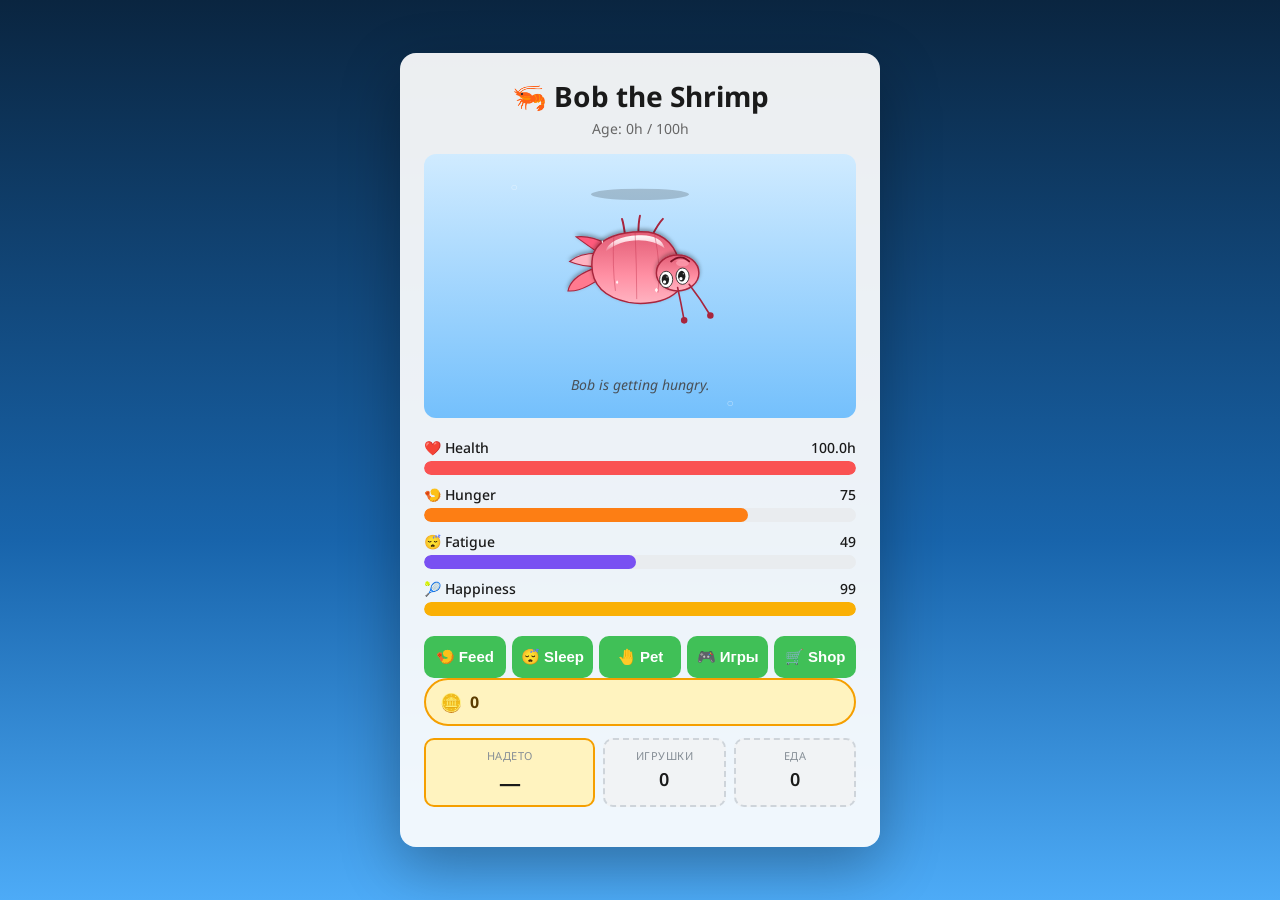
==== fix/font-and-bob-svg/index.html @ e37cd18d "deploy: 5bfe8727052b1f1d0c9a8fd3ebf166f4bf736cb6" ====
<!DOCTYPE html>
<html lang="en">
<head>
  <meta charset="UTF-8" />
  <meta name="viewport" content="width=device-width, initial-scale=1.0" />
  <title>Bob the Shrimp 🦐</title>
  <!-- Web font with full cyrillic + emoji coverage. Without this, some
       browsers fall back to whatever decorative font the OS ships (e.g.
       Tengwar/Quivira on certain Linux setups), which mangles Cyrillic
       into random glyphs ("Купить" turns into "?..."). Noto Sans from
       Google's CDN covers all three reliably. -->
  <link rel="preconnect" href="https://fonts.googleapis.com">
  <link rel="preconnect" href="https://fonts.gstatic.com" crossorigin>
  <link rel="stylesheet"
        href="https://fonts.googleapis.com/css2?family=Noto+Sans:wght@400;600;700&display=swap"
        crossorigin="anonymous">
  <link rel="stylesheet" href="styles.css" />
</head>
<body>
  <main id="app">
    <header>
      <h1>🦐 Bob the Shrimp</h1>
      <p class="age">Age: <span id="age">0</span>h / 100h</p>
    </header>

    <section class="bob-container">
      <div class="bob-sprite" id="bob-sprite">
        <img class="bob-image" src="assets/bob.svg" alt="Bob the Shrimp" />
      </div>
      <p class="status" id="status">Bob is happy!</p>
    </section>

    <section class="stats">
      <div class="stat">
        <label>❤️ Health <span id="health-val">100</span></label>
        <div class="bar"><div class="fill health" id="health-bar"></div></div>
      </div>
      <div class="stat">
        <label>🍤 Hunger <span id="hunger-val">0</span></label>
        <div class="bar"><div class="fill hunger" id="hunger-bar"></div></div>
      </div>
      <div class="stat">
        <label>😴 Fatigue <span id="fatigue-val">0</span></label>
        <div class="bar"><div class="fill fatigue" id="fatigue-bar"></div></div>
      </div>
      <div class="stat">
        <label>🎾 Happiness <span id="happiness-val">100</span></label>
        <div class="bar"><div class="fill happiness" id="happiness-bar"></div></div>
      </div>
    </section>

    <section class="actions">
      <button id="btn-feed">🍤 Feed</button>
      <button id="btn-sleep">😴 Sleep</button>
      <button id="btn-pet">🤚 Pet</button>
      <button id="btn-games">🎮 Игры</button>
      <button id="btn-shop">🛒 Shop</button>
    </section>

    <section class="economy-bar">
      <div class="coins-pill" title="Bob's pocket money">
        <span class="coins-emoji">🪙</span>
        <span id="coins-val">0</span>
      </div>
    </section>

    <section class="inventory-strip" id="inventory-strip" aria-label="Инвентарь">
      <!-- Equipped cosmetic -->
      <div class="inv-slot equipped" id="inv-equipped-slot" title="Надето на Бобе">
        <span class="inv-slot-label">Надето</span>
        <span class="inv-slot-content" id="inv-equipped-content">—</span>
      </div>
      <div class="inv-slot" id="inv-toys-slot" title="Игрушки (открыть магазин)">
        <span class="inv-slot-label">Игрушки</span>
        <span class="inv-slot-content" id="inv-toys-content">0</span>
      </div>
      <div class="inv-slot" id="inv-food-slot" title="Еда в инвентаре">
        <span class="inv-slot-label">Еда</span>
        <span class="inv-slot-content" id="inv-food-content">0</span>
      </div>
    </section>

    <section class="game-over hidden" id="game-over">
      <h2 id="game-over-title">Game Over</h2>
      <p id="game-over-text">Bob lived a full life.</p>
      <button id="btn-new-game">New Game</button>
    </section>

    <section class="minigame-overlay hidden" id="minigame-overlay">
      <div class="minigame-card">
        <div class="minigame-header">
          <h2 id="minigame-title">Mini-game</h2>
          <div class="minigame-timer" id="minigame-timer">2:00</div>
        </div>
        <div id="minigame-body" class="minigame-body"></div>
        <div class="minigame-footer">
          <button id="minigame-start" class="minigame-btn primary">Start</button>
          <button id="minigame-close" class="minigame-btn">Close</button>
        </div>
      </div>
    </section>

    <!-- Games menu: picker that appears when the player taps the 🎮 Игры
         button. Selecting a card launches one of the supported minigames. -->
    <section class="minigame-overlay hidden" id="games-menu">
      <div class="minigame-card games-menu-card">
        <div class="minigame-header">
          <h2>🎮 Выбери игру</h2>
          <div class="coins-pill small" title="Баланс">
            <span class="coins-emoji">🪙</span><span id="games-menu-coins">0</span>
          </div>
        </div>
        <div class="games-menu-grid">
          <button class="game-tile" data-game="flies">
            <span class="game-tile-emoji">🪰</span>
            <span class="game-tile-title">Поймай мух</span>
            <span class="game-tile-rate">1 🪙 за 25 мух</span>
          </button>
          <button class="game-tile" data-game="targets">
            <span class="game-tile-emoji">🎯</span>
            <span class="game-tile-title">Попади в мишени</span>
            <span class="game-tile-rate">2 🪙 за 15 попаданий</span>
          </button>
        </div>
        <p class="games-menu-cap">Лимит за сессию: <strong><span id="games-menu-cap">100</span></strong> 🪙</p>
        <div class="minigame-footer">
          <button id="games-menu-close" class="minigame-btn">Закрыть</button>
        </div>
      </div>
    </section>

    <section class="minigame-overlay hidden" id="shop-overlay">
      <div class="minigame-card shop-card">
        <div class="minigame-header">
          <h2>🛒 Магазин Боба</h2>
          <div class="coins-pill small" title="Баланс">
            <span class="coins-emoji">🪙</span><span id="shop-coins">0</span>
          </div>
        </div>

        <div class="shop-tabs">
          <button class="shop-tab active" data-tab="buy">Купить</button>
          <button class="shop-tab" data-tab="inv">Инвентарь</button>
        </div>

        <div id="shop-body" class="shop-body"></div>

        <div class="minigame-footer">
          <button id="shop-close" class="minigame-btn">Закрыть</button>
        </div>
      </div>
    </section>
  </main>

  <script type="module" src="src/main.js"></script>
</body>
</html>
---- fix/font-and-bob-svg/styles.css ----
/* Bob the Shrimp — v1 styles */

:root {
  --bg-deep: #0a2540;
  --bg-mid: #1864ab;
  --bg-light: #4dabf7;
  --panel: rgba(255, 255, 255, 0.92);
  --text: #1a1a1a;
  --health: #fa5252;
  --hunger: #fd7e14;
  --fatigue: #7950f2;
  --happiness: #fab005;
  --good: #40c057;
  /* Floating sickness indicators */
  --sickness-color: #e03131;
}

/* --- Random sickness indicators --- */
.sickness-indicator {
  pointer-events: none;
  font-weight: 700;
  font-size: 1.5rem;
  color: var(--sickness-color);
  text-shadow: 0 1px 2px rgba(0,0,0,0.4), 0 0 6px rgba(224,49,49,0.4);
  animation: sickness-float 1.2s ease-out forwards;
  z-index: 10;
}

.sickness-hunger  { color: var(--hunger);   text-shadow: 0 1px 2px rgba(0,0,0,0.4), 0 0 6px rgba(253,126,20,0.4); }
.sickness-fatigue { color: var(--fatigue);  text-shadow: 0 1px 2px rgba(0,0,0,0.4), 0 0 6px rgba(121,80,242,0.4); }
.sickness-health  { color: var(--health);   text-shadow: 0 1px 2px rgba(0,0,0,0.4), 0 0 6px rgba(250,82,82,0.5); }

/* Floating petting indicator */
.pet-indicator {
  pointer-events: none;
  font-weight: 700;
  font-size: 1.5rem;
  color: #2f9e44;
  text-shadow: 0 1px 2px rgba(0,0,0,0.4), 0 0 6px rgba(64,192,87,0.4);
  animation: sickness-float 1.2s ease-out forwards;
  z-index: 10;
}

@keyframes sickness-float {
  0%   { opacity: 0;   transform: translate(-50%, 10px) scale(0.6); }
  20%  { opacity: 1;   transform: translate(-50%, -10px) scale(1.15); }
  100% { opacity: 0;   transform: translate(-50%, -60px) scale(1); }
}

* { box-sizing: border-box; }

body {
  margin: 0;
  font-family: "Noto Sans", -apple-system, BlinkMacSystemFont, "Segoe UI", Roboto, sans-serif;
  background: linear-gradient(180deg, var(--bg-deep) 0%, var(--bg-mid) 60%, var(--bg-light) 100%);
  min-height: 100vh;
  color: var(--text);
  display: flex;
  align-items: center;
  justify-content: center;
  padding: 20px;
}

#app {
  background: var(--panel);
  border-radius: 16px;
  padding: 24px;
  max-width: 480px;
  width: 100%;
  box-shadow: 0 20px 60px rgba(0, 0, 0, 0.3);
}

header {
  text-align: center;
  margin-bottom: 16px;
}

h1 {
  margin: 0 0 4px;
  font-size: 28px;
}

.age {
  margin: 0;
  color: #666;
  font-size: 14px;
}

.bob-container {
  text-align: center;
  background: linear-gradient(180deg, #d0ebff 0%, #74c0fc 100%);
  border-radius: 12px;
  padding: 24px 16px;
  margin-bottom: 20px;
  position: relative;
  overflow: hidden;
}

.bob-container::before,
.bob-container::after {
  content: "○";
  position: absolute;
  color: rgba(255, 255, 255, 0.5);
  font-size: 12px;
  animation: bubble 6s linear infinite;
}

.bob-container::before { left: 20%; animation-delay: 0s; }
.bob-container::after  { left: 70%; animation-delay: 3s; }

@keyframes bubble {
  0%   { bottom: -20px; opacity: 0; }
  10%  { opacity: 1; }
  90%  { opacity: 1; }
  100% { bottom: 110%; opacity: 0; }
}

.bob-sprite {
  font-size: 80px;
  line-height: 1;
  transition: transform 0.2s;
  position: relative;
  display: inline-block;
}
/* Emoji sprite (default). If you ever want to swap in a real photo/PDF,
   replace the markup in index.html with an <img class="bob-image"> and the
   rule below will style it. The same .bob-sprite.happy / .sad / .dead
   classes already work for both. */
.bob-sprite-emoji {
  display: inline-block;
}
.bob-image {
  width: 180px;
  height: 180px;
  display: block;
  pointer-events: none;
  user-select: none;
}

.bob-sprite.happy { animation: wiggle 1s ease-in-out infinite; }
.bob-sprite.sad   { transform: rotate(180deg); }
.bob-sprite.dead  { transform: rotate(90deg); filter: grayscale(1); }

@keyframes wiggle {
  0%, 100% { transform: translateY(0) rotate(0deg); }
  50%      { transform: translateY(-8px) rotate(5deg); }
}

.status {
  margin: 12px 0 0;
  font-size: 14px;
  color: #495057;
  font-style: italic;
}

.stats {
  display: flex;
  flex-direction: column;
  gap: 10px;
  margin-bottom: 20px;
}

.stat label {
  display: flex;
  justify-content: space-between;
  font-size: 14px;
  margin-bottom: 4px;
  font-weight: 500;
}

.bar {
  background: #e9ecef;
  border-radius: 8px;
  height: 14px;
  overflow: hidden;
}

.fill {
  height: 100%;
  width: 100%;
  border-radius: 8px;
  transition: width 0.3s ease, background 0.3s ease;
}

.fill.health    { background: var(--health); }
.fill.hunger    { background: var(--hunger); }
.fill.fatigue   { background: var(--fatigue); }
.fill.happiness { background: var(--happiness); }

.actions {
  display: grid;
  grid-template-columns: repeat(5, 1fr);
  gap: 6px;
}
@media (max-width: 380px) {
  .actions { grid-template-columns: repeat(3, 1fr); }
}

button {
  padding: 12px 8px;
  font-size: 15px;
  font-weight: 600;
  border: none;
  border-radius: 10px;
  background: var(--good);
  color: white;
  cursor: pointer;
  transition: transform 0.1s, background 0.2s;
}

button:hover  { background: #2f9e44; }
button:active { transform: scale(0.96); }
button:disabled {
  background: #adb5bd;
  cursor: not-allowed;
  transform: none;
}

.game-over {
  text-align: center;
  padding: 20px;
  background: #fff3bf;
  border-radius: 12px;
  margin-top: 16px;
}

.game-over h2 {
  margin: 0 0 8px;
  color: #c92a2a;
}

.game-over.hidden {
  display: none;
}

#btn-new-game {
  background: #c92a2a;
  margin-top: 12px;
}
#btn-new-game:hover { background: #a61e1e; }

/* --- Minigame overlay --- */
.minigame-overlay {
  position: fixed;
  inset: 0;
  background: rgba(0, 0, 0, 0.55);
  display: flex;
  align-items: center;
  justify-content: center;
  z-index: 100;
  padding: 16px;
}
.minigame-overlay.hidden { display: none; }

.minigame-card {
  background: linear-gradient(180deg, #d0ebff 0%, #74c0fc 100%);
  border-radius: 16px;
  padding: 16px;
  width: 100%;
  max-width: 480px;
  max-height: 90vh;
  display: flex;
  flex-direction: column;
  box-shadow: 0 20px 60px rgba(0, 0, 0, 0.5);
}

.minigame-header {
  display: flex;
  align-items: center;
  justify-content: space-between;
  margin-bottom: 12px;
}
.minigame-header h2 { margin: 0; font-size: 20px; }
.minigame-timer {
  background: rgba(0, 0, 0, 0.7);
  color: #fff;
  font-weight: 700;
  padding: 6px 12px;
  border-radius: 8px;
  font-variant-numeric: tabular-nums;
}

.minigame-body {
  position: relative;
  background: rgba(255, 255, 255, 0.4);
  border-radius: 12px;
  height: 360px;
  overflow: hidden;
  touch-action: none;
}

.minigame-footer {
  display: flex;
  gap: 8px;
  margin-top: 12px;
}
.minigame-btn {
  flex: 1;
  padding: 10px;
  font-size: 14px;
  background: #adb5bd;
  color: white;
  border: none;
  border-radius: 8px;
  font-weight: 600;
  cursor: pointer;
}
.minigame-btn.primary { background: var(--good); }
.minigame-btn.primary:hover { background: #2f9e44; }
.minigame-btn.hidden { display: none; }

/* --- Catch the Flies --- */
.minigame-canvas {
  position: absolute;
  inset: 0;
}
.minigame-fly-layer {
  position: absolute;
  inset: 0;
}
.minigame-fly {
  position: absolute;
  font-size: 32px;
  cursor: pointer;
  user-select: none;
  transform: translate(-50%, -50%);
  transition: transform 0.15s, opacity 0.2s;
  filter: drop-shadow(0 2px 4px rgba(0,0,0,0.3));
  animation: fly-buzz 0.4s ease-in-out infinite alternate;
  touch-action: manipulation;
}
.minigame-fly.caught {
  animation: fly-catch 0.25s ease-out forwards;
  pointer-events: none;
}
.minigame-fly.escaped {
  opacity: 0;
  transform: translate(-50%, -50%) scale(0.5);
  transition: opacity 0.4s, transform 0.4s;
}

/* Targets mini-game: same container as flies, different shape */
.targets-field {
  /* Slightly different cursor so the player knows it's drag-and-shoot. */
  cursor: crosshair;
  touch-action: none;
}
.minigame-target {
  position: absolute;
  font-size: 40px;
  cursor: pointer;
  user-select: none;
  transform: translate(-50%, -50%);
  filter: drop-shadow(0 2px 4px rgba(0,0,0,0.35));
  animation: target-pop-in 0.18s ease-out;
  touch-action: manipulation;
}
.minigame-target.hit {
  animation: target-hit 0.22s ease-out forwards;
  pointer-events: none;
}
.minigame-target.escaped {
  opacity: 0;
  transform: translate(-50%, -50%) scale(0.5);
  transition: opacity 0.25s, transform 0.25s;
}
@keyframes target-pop-in {
  from { transform: translate(-50%, -50%) scale(0.3); opacity: 0; }
  to   { transform: translate(-50%, -50%) scale(1);   opacity: 1; }
}
@keyframes target-hit {
  0%   { transform: translate(-50%, -50%) scale(1)   rotate(0);   opacity: 1; }
  50%  { transform: translate(-50%, -50%) scale(1.6) rotate(45deg); opacity: 1; }
  100% { transform: translate(-50%, -50%) scale(0.2) rotate(180deg); opacity: 0; }
}

/* Bowman (the player): pinned at lower-left of the targets field.
   Emoji keeps the asset count at zero. */
.bowman {
  position: absolute;
  left: 50px;
  bottom: 30px;
  font-size: 56px;
  line-height: 1;
  transform: translate(-50%, -50%) scaleX(-1); /* mirror so the bow points right */
  filter: drop-shadow(0 3px 4px rgba(0,0,0,0.35));
  pointer-events: none;
  animation: bowman-idle 1.4s ease-in-out infinite;
}
@keyframes bowman-idle {
  0%, 100% { transform: translate(-50%, -50%) scaleX(-1) translateY(0); }
  50%      { transform: translate(-50%, -50%) scaleX(-1) translateY(-3px); }
}

/* Trajectory preview: rendered as SVG (drawn by JS), no fixed children. */
.bow-preview { position: absolute; inset: 0; pointer-events: none; }
.bow-preview.hidden { display: none; }

/* Flying arrow */
.flying-arrow {
  position: absolute;
  font-size: 36px;
  line-height: 1;
  filter: drop-shadow(0 2px 4px rgba(0,0,0,0.35));
  pointer-events: none;
  will-change: transform, left, top;
}

.minigame-score {
  position: absolute;
  top: 8px;
  left: 8px;
  background: rgba(0, 0, 0, 0.6);
  color: #fff;
  padding: 4px 10px;
  border-radius: 6px;
  font-size: 14px;
  font-weight: 600;
  z-index: 5;
}
.minigame-hint {
  position: absolute;
  bottom: 8px;
  left: 50%;
  transform: translateX(-50%);
  background: rgba(0, 0, 0, 0.5);
  color: #fff;
  padding: 4px 12px;
  border-radius: 6px;
  font-size: 13px;
  z-index: 5;
}

@keyframes fly-buzz {
  from { transform: translate(-50%, -50%) rotate(-8deg); }
  to   { transform: translate(-50%, -50%) rotate(8deg);  }
}
@keyframes fly-catch {
  0%   { transform: translate(-50%, -50%) scale(1)   rotate(0);   opacity: 1; }
  50%  { transform: translate(-50%, -50%) scale(1.5) rotate(45deg); opacity: 1; }
  100% { transform: translate(-50%, -50%) scale(0.2) rotate(180deg); opacity: 0; }
}

/* --- Economy bar (coins + shop button) --- */
.economy-bar {
  display: flex;
  align-items: center;
  gap: 8px;
  margin-bottom: 12px;
}
.coins-pill {
  flex: 1;
  display: flex;
  align-items: center;
  gap: 8px;
  padding: 10px 14px;
  background: #fff3bf;
  border: 2px solid #f59f00;
  border-radius: 999px;
  font-weight: 700;
  font-size: 16px;
  color: #5c3c00;
  user-select: none;
}
.coins-pill.small {
  padding: 6px 10px;
  font-size: 14px;
}
.coins-emoji { font-size: 18px; }
.shop-btn {
  padding: 10px 14px;
  font-size: 14px;
  background: #4dabf7;
  flex: 0 0 auto;
}
.shop-btn:hover { background: #339af0; }

/* --- Inventory strip --- */
.inventory-strip {
  display: grid;
  grid-template-columns: 1.4fr 1fr 1fr;
  gap: 8px;
  margin-bottom: 16px;
}
.inv-slot {
  background: #f1f3f5;
  border: 2px dashed #ced4da;
  border-radius: 10px;
  padding: 8px 6px;
  text-align: center;
  cursor: pointer;
  transition: background 0.15s, border-color 0.15s;
}
.inv-slot:hover {
  background: #e7f5ff;
  border-color: #74c0fc;
}
.inv-slot.equipped {
  background: #fff3bf;
  border: 2px solid #f59f00;
  border-style: solid;
}
.inv-slot.equipped:empty,
.inv-slot.equipped .inv-slot-content { font-size: 22px; }
.inv-slot-label {
  display: block;
  font-size: 11px;
  text-transform: uppercase;
  letter-spacing: 0.5px;
  color: #868e96;
  margin-bottom: 4px;
}
.inv-slot-content {
  display: block;
  font-size: 18px;
  font-weight: 600;
  min-height: 24px;
}

/* --- Games menu (picker of available minigames) --- */
.games-menu-card { max-height: 92vh; }
.games-menu-grid {
  display: grid;
  grid-template-columns: repeat(2, 1fr);
  gap: 12px;
  padding: 12px;
  background: rgba(255,255,255,0.4);
  border-radius: 12px;
}
@media (max-width: 380px) {
  .games-menu-grid { grid-template-columns: 1fr; }
}
.game-tile {
  display: flex;
  flex-direction: column;
  align-items: center;
  gap: 6px;
  padding: 18px 12px;
  background: white;
  border: 2px solid transparent;
  border-radius: 14px;
  cursor: pointer;
  box-shadow: 0 2px 6px rgba(0,0,0,0.08);
  transition: transform 0.1s, border-color 0.15s, box-shadow 0.15s;
  font: inherit;
  color: inherit;
}
.game-tile:hover  { border-color: #4dabf7; box-shadow: 0 4px 10px rgba(0,0,0,0.12); }
.game-tile:active { transform: scale(0.97); }
.game-tile-emoji  { font-size: 48px; line-height: 1; }
.game-tile-title  {
  font-size: 16px;
  font-weight: 700;
  color: #1971c2;
  text-align: center;
}
.game-tile-rate {
  font-size: 12px;
  color: #868e96;
  text-align: center;
}
.games-menu-cap {
  text-align: center;
  font-size: 13px;
  color: #868e96;
  margin: 12px 0 0;
}
.games-menu-cap strong {
  color: #5c3c00;
  font-weight: 700;
}

/* --- Shop modal --- */
.shop-card { max-height: 92vh; }
.shop-tabs {
  display: flex;
  gap: 4px;
  background: rgba(255,255,255,0.5);
  border-radius: 10px;
  padding: 4px;
  margin-bottom: 12px;
}
.shop-tab {
  flex: 1;
  padding: 8px;
  font-size: 14px;
  font-weight: 600;
  background: transparent;
  color: #495057;
  border: none;
  border-radius: 8px;
  cursor: pointer;
  transition: background 0.15s, color 0.15s;
}
.shop-tab.active {
  background: white;
  color: #1971c2;
  box-shadow: 0 2px 6px rgba(0,0,0,0.1);
}
.shop-tab:hover:not(.active) { background: rgba(255,255,255,0.4); }

.shop-body {
  background: rgba(255,255,255,0.4);
  border-radius: 12px;
  padding: 12px;
  min-height: 360px;
  max-height: 50vh;
  overflow-y: auto;
}

.shop-grid {
  display: grid;
  grid-template-columns: repeat(auto-fill, minmax(120px, 1fr));
  gap: 10px;
}
.shop-card-item,
.inv-card {
  background: white;
  border-radius: 12px;
  padding: 10px 8px;
  text-align: center;
  display: flex;
  flex-direction: column;
  align-items: center;
  gap: 4px;
  box-shadow: 0 2px 6px rgba(0,0,0,0.08);
}
.shop-card-item .item-emoji,
.inv-card .item-emoji {
  font-size: 36px;
  line-height: 1.1;
}
.shop-card-item .item-name,
.inv-card .item-name {
  font-size: 13px;
  font-weight: 600;
  color: #343a40;
  min-height: 32px;
  display: flex;
  align-items: center;
  justify-content: center;
}
.shop-card-item .item-price {
  font-size: 13px;
  font-weight: 700;
  color: #5c3c00;
}
.shop-card-item .buy-btn,
.inv-card .act-btn {
  width: 100%;
  padding: 8px;
  font-size: 13px;
  font-weight: 600;
  border: none;
  border-radius: 8px;
  cursor: pointer;
  color: white;
  background: var(--good);
  transition: background 0.15s, transform 0.1s;
}
.shop-card-item .buy-btn:hover,
.inv-card .act-btn:hover { background: #2f9e44; }
.shop-card-item .buy-btn:active,
.inv-card .act-btn:active { transform: scale(0.97); }
.shop-card-item .buy-btn:disabled,
.inv-card .act-btn:disabled { background: #adb5bd; cursor: not-allowed; }

.inv-card .act-btn.unequip { background: #868e96; }
.inv-card .act-btn.unequip:hover { background: #495057; }
.inv-card .act-btn.equip { background: #4dabf7; }
.inv-card .act-btn.equip:hover { background: #339af0; }
.inv-card .act-btn.eat { background: #fd7e14; }
.inv-card .act-btn.eat:hover { background: #e8590c; }
.inv-card .equipped-badge {
  font-size: 11px;
  font-weight: 700;
  color: #f59f00;
  letter-spacing: 0.5px;
}
.inv-empty {
  text-align: center;
  color: #868e96;
  padding: 32px 12px;
  font-style: italic;
  font-size: 14px;
}

/* Bob sprite cosmetic overlay (set via JS) */
.bob-cosmetics {
  position: absolute;
  top: 0;
  left: 0;
  right: 0;
  bottom: 0;
  pointer-events: none;
}
.bob-cosmetics > span {
  position: absolute;
  font-size: 28px;
  line-height: 1;
}
.bob-cosmetics > .slot-hat  { top: -4px;  left: 50%; transform: translateX(-50%); }
.bob-cosmetics > .slot-side { top: 30%;   right: -2px; }
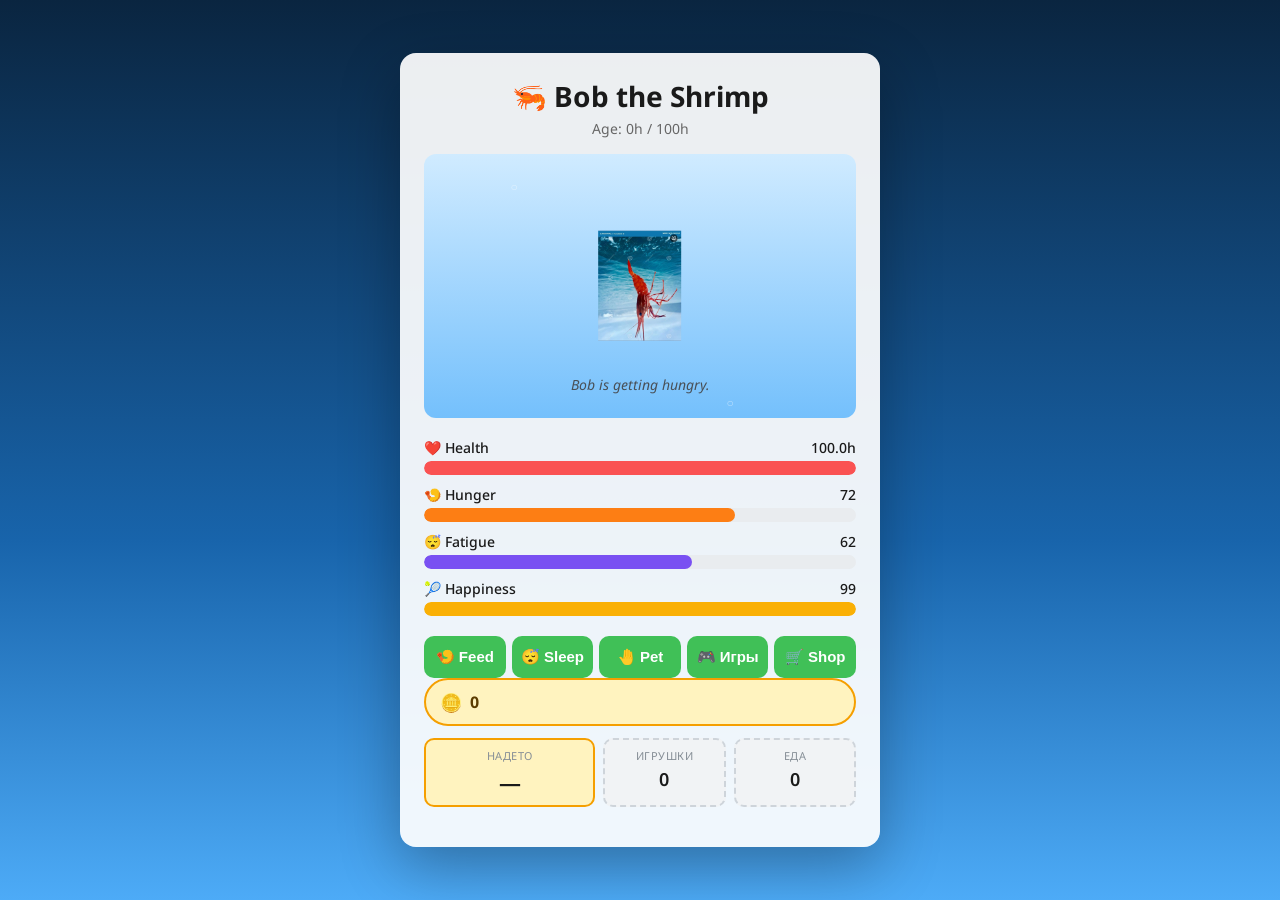
==== commit 22f037a4: "deploy: 1a54123d5658167b3e61e2142499252f3640daa5" ====
--- a/fix/font-and-bob-svg/index.html
+++ b/fix/font-and-bob-svg/index.html
@@ -25,7 +25,7 @@
 
     <section class="bob-container">
       <div class="bob-sprite" id="bob-sprite">
-        <img class="bob-image" src="assets/bob.svg" alt="Bob the Shrimp" />
+        <img class="bob-image" src="assets/bob.png" alt="Bob the Shrimp" />
       </div>
       <p class="status" id="status">Bob is happy!</p>
     </section>
--- a/fix/font-and-bob-svg/styles.css
+++ b/fix/font-and-bob-svg/styles.css
@@ -119,8 +119,9 @@
   font-size: 80px;
   line-height: 1;
   transition: transform 0.2s;
+  display: inline-block;
   position: relative;
-  display: inline-block;
+  min-height: 180px;
 }
 /* Emoji sprite (default). If you ever want to swap in a real photo/PDF,
    replace the markup in index.html with an <img class="bob-image"> and the
@@ -130,11 +131,17 @@
   display: inline-block;
 }
 .bob-image {
-  width: 180px;
+  /* PNG sprite (transparent silhouette). Width-driven, keeps aspect ratio
+     (256x554 portrait). CSS adjusts for narrow screens via max-width. */
+  width: auto;
   height: 180px;
+  max-width: 100%;
   display: block;
+  margin: 0 auto;
+  user-select: none;
   pointer-events: none;
-  user-select: none;
+  /* No background: alpha-channel transparent pixels stay transparent */
+  background: transparent;
 }
 
 .bob-sprite.happy { animation: wiggle 1s ease-in-out infinite; }
@@ -610,7 +617,7 @@
 
 .shop-grid {
   display: grid;
-  grid-template-columns: repeat(auto-fill, minmax(120px, 1fr));
+  grid-template-columns: repeat(auto-fill, minmax(140px, 1fr));
   gap: 10px;
 }
 .shop-card-item,
@@ -648,7 +655,7 @@
 .shop-card-item .buy-btn,
 .inv-card .act-btn {
   width: 100%;
-  padding: 8px;
+  padding: 8px 6px;
   font-size: 13px;
   font-weight: 600;
   border: none;
@@ -657,6 +664,14 @@
   color: white;
   background: var(--good);
   transition: background 0.15s, transform 0.1s;
+  /* Prevent text-clipping that turns "Купить" into "ЦЫ" on narrow cards */
+  white-space: nowrap;
+  overflow: visible;
+  text-overflow: clip;
+  /* Belt-and-suspenders font stack: webfont → system font with Cyrillic glyphs */
+  font-family: 'Noto Sans', 'Segoe UI', Arial, 'Helvetica Neue', Helvetica, sans-serif;
+  -webkit-font-smoothing: antialiased;
+  -moz-osx-font-smoothing: grayscale;
 }
 .shop-card-item .buy-btn:hover,
 .inv-card .act-btn:hover { background: #2f9e44; }
